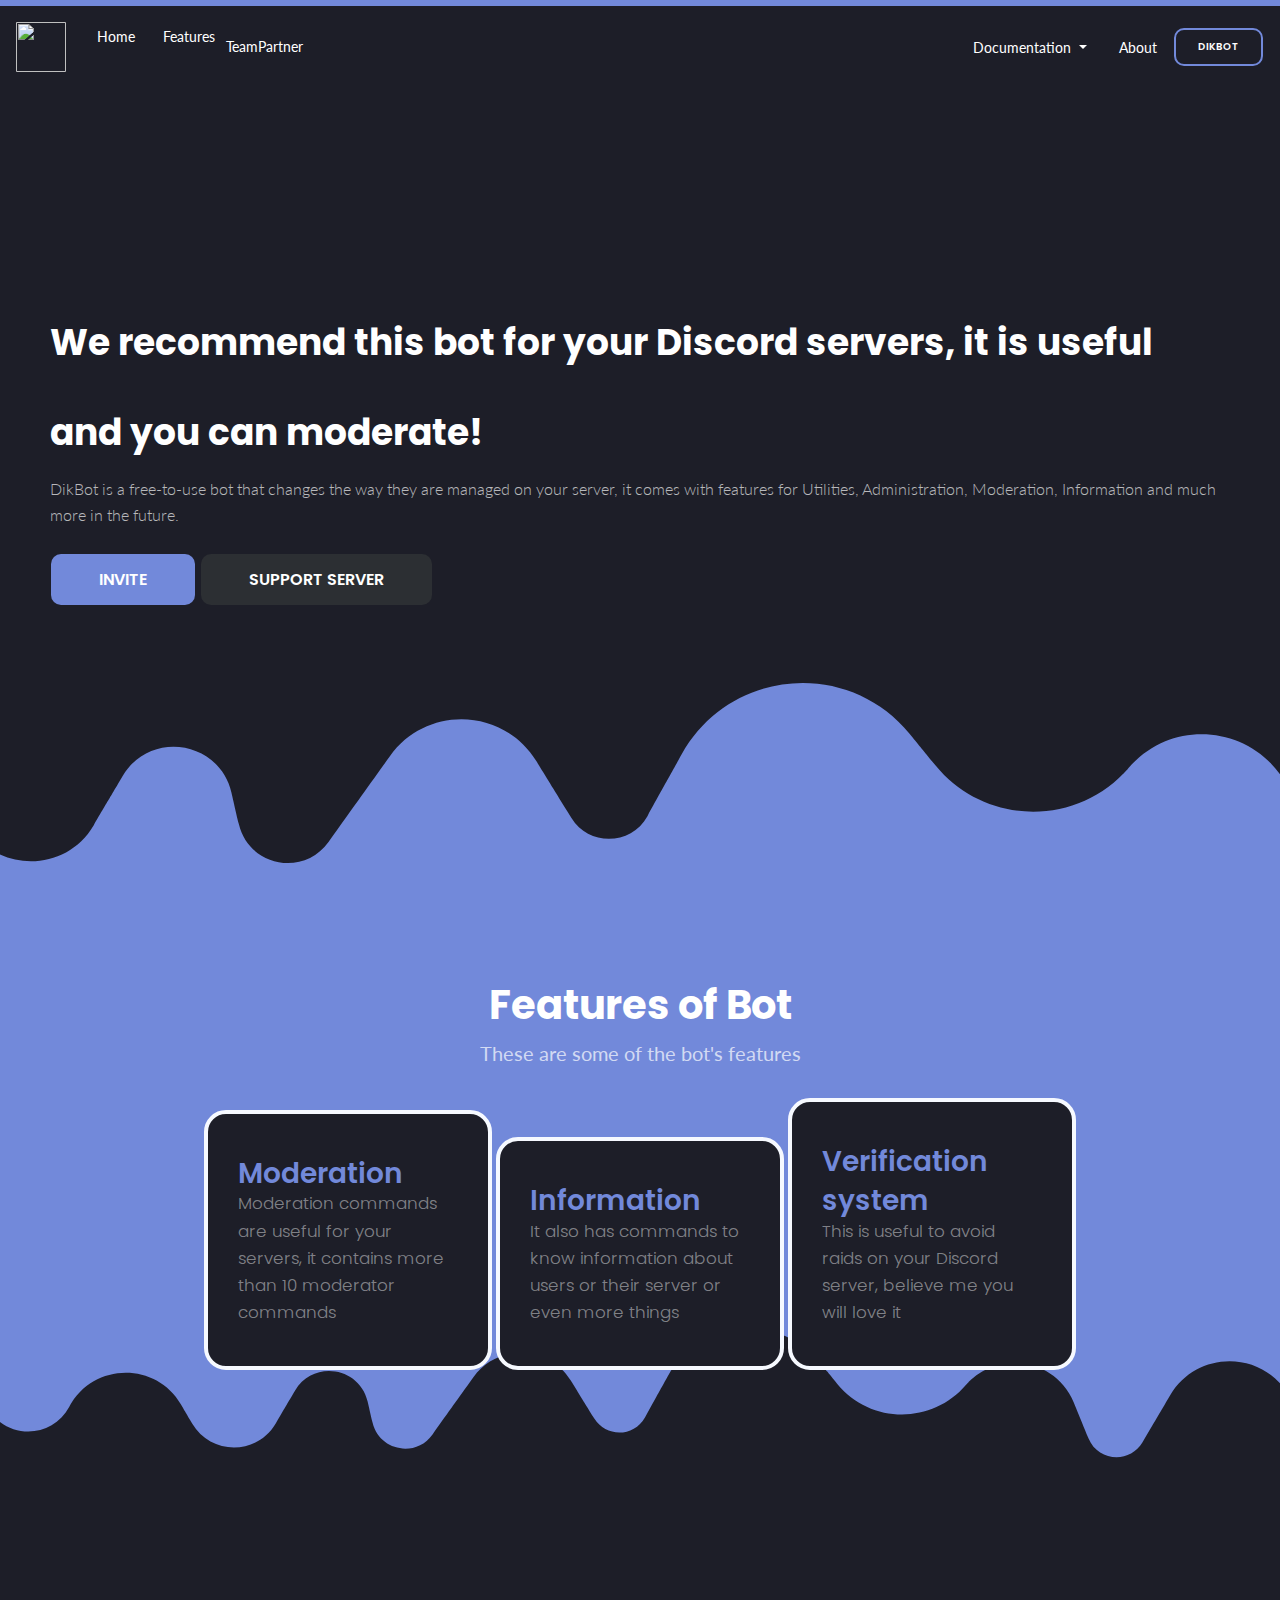
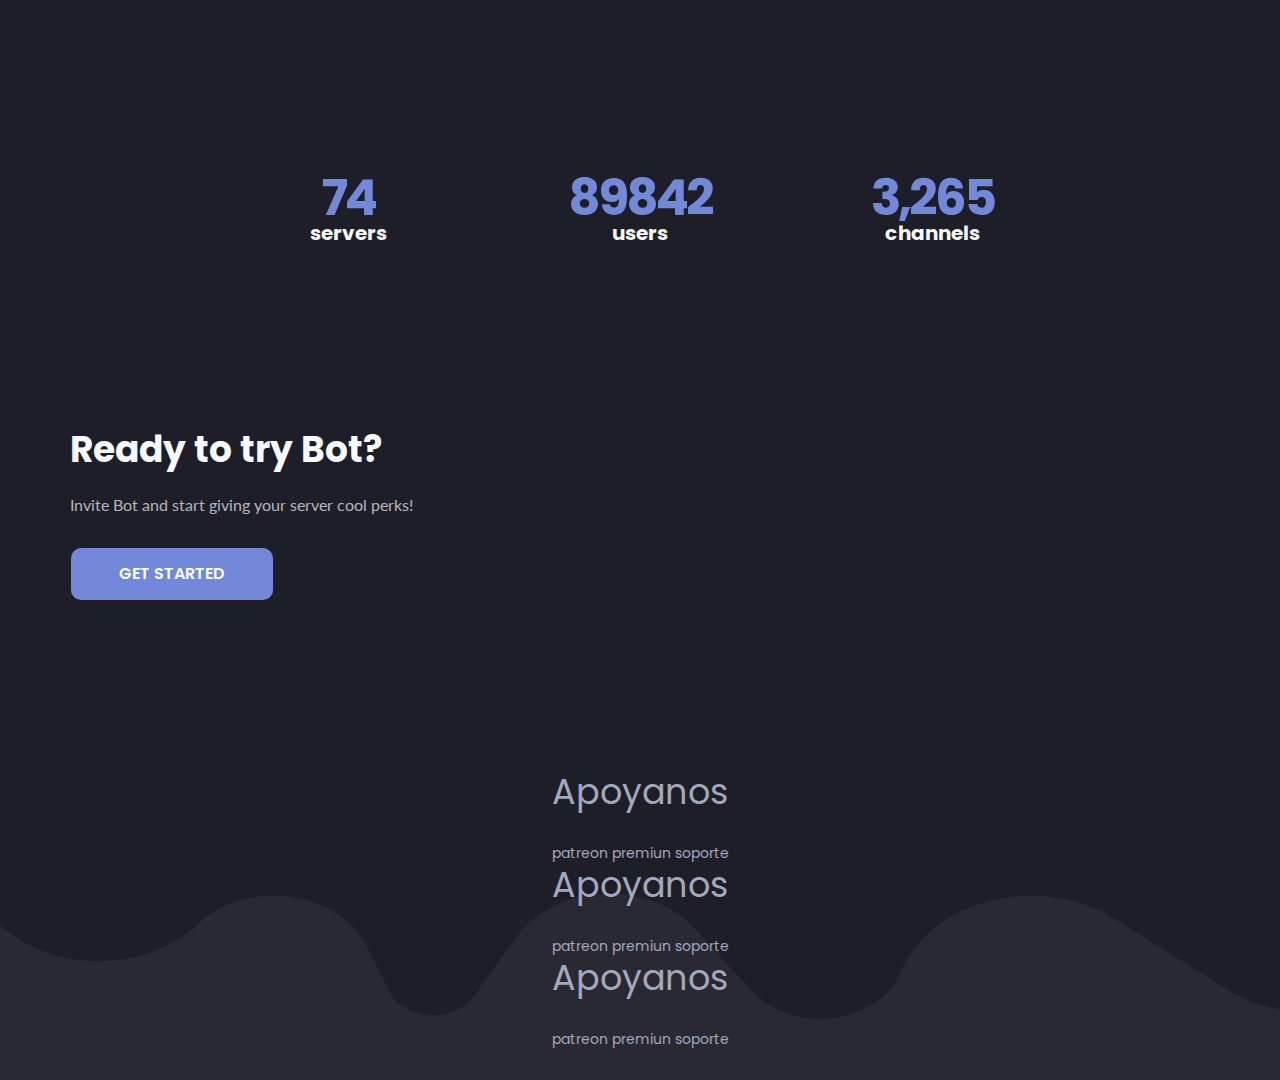
==== index.html @ 5f95c25a "Add files via upload" ====
<!DOCTYPE html>
<html lang="en">
<head>
    <meta charset="UTF-8">
    <meta name="viewport" content="width=device-width, initial-scale=1, shrink-to-fit=no">
    <link rel="stylesheet" href="css/bootstrap.min.css">
    <link rel="stylesheet" href="css/main.css">
    <link rel="stylesheet" href="css/now-ui-kit.css">
    <link href="https://fonts.googleapis.com/css?family=Poppins:300,400,600,700,800,900&display=swap" rel="stylesheet">
    <link href="https://fonts.googleapis.com/css?family=Montserrat:400,600,700,800,900&display=swap" rel="stylesheet">
    <link href="https://fonts.googleapis.com/css?family=Lato:300,400,600,700,800,900&display=swap" rel="stylesheet">
    <title>DikBot</title>
    <link rel="shortcut icon" href="https://cdn.discordapp.com/attachments/796951577079840778/803467870969135154/dik1234.png"/>
    <meta property="og:title" content="DikBot" />
    <meta
      property="og:description"
      content="DikBot is a free-to-use bot that changes the way they are managed on your server, it comes with features for Utilities, Administration, Moderation, Information and much more in the future."/>
    <meta property="og:image" content="https://cdn.discordapp.com/attachments/796951577079840778/803444159548489758/ICONO.jpg" />
    <meta property="og:url" content="" />    
</head>
<body>
<nav class="navbar navbar-expand-lg bg-transparent">
    <button class="navbar-toggler" type="button" data-toggle="collapse" data-target="#navbarSupportedContent" aria-controls="navbarSupportedContent" aria-expanded="false" aria-label="Toggle navigation">
        <img src="https://cdn.discordapp.com/attachments/796951577079840778/803466133545025546/dik123.png" width="20px" height="20px" style="max-width: none !important;">
    </button>
    <img src="https://cdn.discordapp.com/attachments/796951577079840778/803466133545025546/dik123.png" width="50" height="50">
    <div class="collapse navbar-collapse" id="navbarSupportedContent" style="margin-left: 20px !important">
        <ul class="navbar-nav mr-auto">
            <li class="nav-item active">
                <a class="nav-link" href="index.html">Home <span class="sr-only">(current)</span></a>
            </li>
            <li class="u-nav-item">
                <a class="nav-link" href="#10412">Features</a>
            </li>
            <li class="u-nav-item">
                <a class="nav-link" href="Team.html" target="_blank" style="padding: 18px 0px;">Team</a>
            </li>
            <li class="u-nav-item">
                <a class="nav-link" href="Partner.html" target="_blank" style="padding: 18px 0px;">Partner</a>
            </li>
        </ul>
        <div class="nav-item dropdown">
            <a class="nav-link dropdown-toggle" href="#" id="navbarDropdown" role="button" data-toggle="dropdown" aria-haspopup="true" aria-expanded="false">
                Documentation
            </a>
            <div class="dropdown-menu" aria-labelledby="navbarDropdown">
                <a class="dropdown-item" href="#">Commands</a>
                <a class="dropdown-item" href="#">Tutorials</a>
                <div class="dropdown-divider"></div>
                <a class="dropdown-item" href="#">Server settings</a>
            </div>
        </div>
        <div class="nav-item">
            <a class="nav-link" href="#">About</a>
        </div>
        <button class="btn login-btn btn-outline-accent my-2 my-sm-0" style="font-size: 10px !important;font-family: poppins !important;">DIKBOT</button>
    </div>
</nav>
<div class="heading">
    <h1 class="display-5 title">We recommend this bot for your Discord servers, it is useful and you can moderate!</h1>
    <p class="subtitle">DikBot is a free-to-use bot that changes the way they are managed on your server, it comes with features for Utilities, Administration, Moderation, Information and much more in the future.</p>
    <a class="btn btn-primary btn-lg" href="https://discord.com/oauth2/authorize?client_id=772195276148047874&scope=bot&permissions=2146958847" target="_blank" role="button">Invite</a>
    <a class="btn btn-secondary btn-lg" href="https://discord.gg/RUsVX9X9Uj" target="_blank" role="button">Support Server</a>
    <br /><br /><br /><br /><br /><br />
</div>
<div class="features" id="10412">
    <div class="title">Features of Bot</div>
    <div class="subtitle">These are some of the bot's features</div>
    <div class="cards">
        <div class="card" style="width: 18rem;">
        <div class="card-body">
            <h5 class="card-title">Moderation</h5>
            <p class="card-text">Moderation commands are useful for your servers, it contains more than 10 moderator commands</p>
        </div>
    </div>
        <div class="card" style="width: 18rem;">
            <div class="card-body">
                <h5 class="card-title">Information</h5>
                <p class="card-text">It also has commands to know information about users or their server or even more things</p>
            </div>
        </div>
        <div class="card" style="width: 18rem;">
            <div class="card-body">
                <h5 class="card-title">Verification system</h5>
                <p class="card-text">This is useful to avoid raids on your Discord server, believe me you will love it</p>
            </div>
        </div>
    </div>
</div>
<div class="statistics">
    <div class="cards">
        <div class="card statistic" style="width: 18rem;">
            <div class="card-body">
                <p class="card-title" style="font-size: 50px !important;line-height: 15px !important;letter-spacing: -0.06em !important;font-weight: bold !important;">74</h1>
                <p style="font-weight: bold !important;font-size: 20px !important;">servers</p>
            </div>
        </div>
        <div class="card statistic" style="width: 18rem;">
            <div class="card-body">
                <p class="card-title" style="font-size: 50px !important;line-height: 15px !important;letter-spacing: -0.06em !important;font-weight: bold !important;">89842</h1>
                <p style="font-weight: bold !important;font-size: 20px !important;">users</p>
            </div>
        </div>
        <div class="card statistic" style="width: 18rem;">
            <div class="card-body">
                <p class="card-title" style="font-size: 50px !important;line-height: 15px !important;letter-spacing: -0.06em !important;font-weight: bold !important;">3,265</h1>
                <p style="font-weight: bold !important;font-size: 20px !important;">channels</p>
            </div>
        </div>
    </div>
</div>
<div class="page_end">
    <div class="start">
        <div class="card">
            <div class="card-body gs-card">
                <div class="title">Ready to try Bot?</div>
                <div class="subtitle">Invite Bot and start giving your server cool perks!</div>
                <br />
                <a class="btn btn-primary btn-lg" href="https://discord.com/oauth2/authorize?client_id=772195276148047874&scope=bot&permissions=2146958847" role="button">Get started</a>
            </div><br />
        </div>
    </div>
    <div class="footer">
        <div class="bot-footer">
            <footer class=".footer{
display:flex;
justify-content:space-around;
align-items:center;
flex-wrap:wrap;
}">

<article>
  <h2>Apoyanos</h2>
  <ul>
  <li>patreon</li>
<li>premiun</li>
<li>soporte</li>
</ul>
</article>

<article>
  <h2>Apoyanos</h2>
  <ul>
  <li>patreon</li>
<li>premiun</li>
<li>soporte</li>
</ul>
</article>

<article>
  <h2>Apoyanos</h2>
  <ul>
  <li>patreon</li>
<li>premiun</li>
<li>soporte</li>
</ul>
</article>

</footer>
    </div>
</div>
<script src="https://code.jquery.com/jquery-3.3.1.slim.min.js" integrity="sha384-q8i/X+965DzO0rT7abK41JStQIAqVgRVzpbzo5smXKp4YfRvH+8abtTE1Pi6jizo" crossorigin="anonymous"></script>
<script src="https://cdnjs.cloudflare.com/ajax/libs/popper.js/1.14.7/umd/popper.min.js" integrity="sha384-UO2eT0CpHqdSJQ6hJty5KVphtPhzWj9WO1clHTMGa3JDZwrnQq4sF86dIHNDz0W1" crossorigin="anonymous"></script>
<script src="https://stackpath.bootstrapcdn.com/bootstrap/4.3.1/js/bootstrap.min.js" integrity="sha384-JjSmVgyd0p3pXB1rRibZUAYoIIy6OrQ6VrjIEaFf/nJGzIxFDsf4x0xIM+B07jRM" crossorigin="anonymous"></script>
<script src="js/now-ui-kit.min.js"></script>
</body>
</html>
---- css/main.css ----
body {
    font-family: 'Poppins', sans-serif !important;
    background-color: #1D1E28;
    color: #fff;
    -webkit-font-smoothing: antialiased;
    -moz-osx-font-smoothing: grayscale;
    text-rendering: optimizeLegibility;
    border-top: 6px #7289da solid !important;
    font-size: 16px;
}

.nav-link {
     font-size: 14px !important;
     background: transparent !important;
     font-family: Lato, sans-serif !important;
     text-transform: capitalize !important;
 }
 .nav-link:hover {
     background: transparent !important;
     color: #7289da !important;
     font-weight: bold !important;
 }

 .login-btn {
     border: 2px solid #7289da !important;
     font-size: 10px !important;
 }
 .login-btn:hover {
     background: #7289da !important;
 }
.navbar {
    box-shadow: none !important
}

.navbar-brand {
    font-size: 25px !important
}

.navbar-toggler-icon {
    color: #fff !important
}

.btn {
    border-radius: 10px !important;
    font-size: 16px !important;
    font-weight: 600 !important;
    text-transform: uppercase !important;
}

.btn-primary {
    background-color: #7289da!important
}
.btn-secondary {
    background-color: #2C2F33 !important
}
.heading {
    padding: 160px 50px !important;
    color: #fff !important;
    background-image: url("../assets/wavy-purple-by-nouridio.svg") !important;
    background-position: bottom !important;
    background-size: 300% !important;
    background-repeat: no-repeat !important;
}

.title {
    line-height: 90px !important;
    margin-bottom: -2px !important;
    font-size: 36px !important
}

.subtitle {
    color: rgba(255, 255, 255, 0.685) !important;
    font-size: 16px !important;
    font-family: 'Lato', sans-serif;
}


.features {
    text-align: center !important;
    background: #7289da !important;
    padding: 60px 50px !important;
    background-image: url("../assets/wavy-dark-by-nouridio.svg") !important;
    background-position: bottom !important;
    background-size: 200% !important;
    background-repeat: no-repeat !important;
}
.features .title {
    font-size: 40px !important;
    color: #ffffff !important;
    line-height: 70px !important;
}

.features .subtitle {
    font-size: 20px !important;
    color: #ffffff;
}

.features .card-body {
    text-align: left !important;
}

.features .card-title {
    margin: 0 0 -3px !important;
}
.cards {
    margin-top: 30px !important;
}

.card {
    border-radius: 5px !important;
    box-shadow: none !important;
}

.card-title {
    font-size: 28px !important;
    font-weight: 600 !important;
    color: #7289da !important;
}

.statistics {
    text-align: center !important;
    padding-top: 300px !important;
}

.statistics .card-body{
    padding: 0 !important;
    height: 280 !important;
    width: 332 !important;
    max-height: 280 !important;
    max-width: 332 !important;
}

.statistics .title {
    font-size: 40px !important;
    color: #ffffff !important;
    line-height: 70px !important;
}

.statistics .subtitle {
    font-size: 20px !important;
    color: #ffffff;
}

.card.statistic {
    background: transparent !important;
    box-shadow: none !important;
    color: #f7f7f7 !important;
}


.page_end {
    background-image: url("../assets/wavy-light-by-nouridio.svg") !important;
    background-position: bottom !important;
    background-size: 200% !important;
    background-repeat: no-repeat !important;
}
.start {
    padding: 60px 50px !important
}

.start .card {
    background: transparent !important;
    color: #f6f9ff !important;
}

.features .card {
    background: #1D1E28;
    border-radius: 22px !important;
    border: 4px solid #f6f9ff;
}
.features .card-text {
color: rgba(255, 255, 255, 0.46) !important
}

.features .card-body {
    padding: 40px 40px 40px 30px !important;
}

.navbar-toggler-icon {
    color: #fff !important
}
.footer {
    text-align: center !important;
    padding: 5px 6px !important;
    color: #ecf2ff;
    padding: 30px 30px !important
}

.footer .nouridio {
    font-family: 'Montserrat' !important;
    font-style: normal !important;
    font-weight: 600 !important;
    font-size: 16px !important;
    line-height: 5px !important;
    letter-spacing: 0.15em !important;
    font-variant: small-caps !important;
}

.footer .nouridio a {
    color: #7289da !important;
    text-decoration: none !important;
}

.footer .bot-footer {
    text-align: center !important;
    color: #a2a8bd !important
}
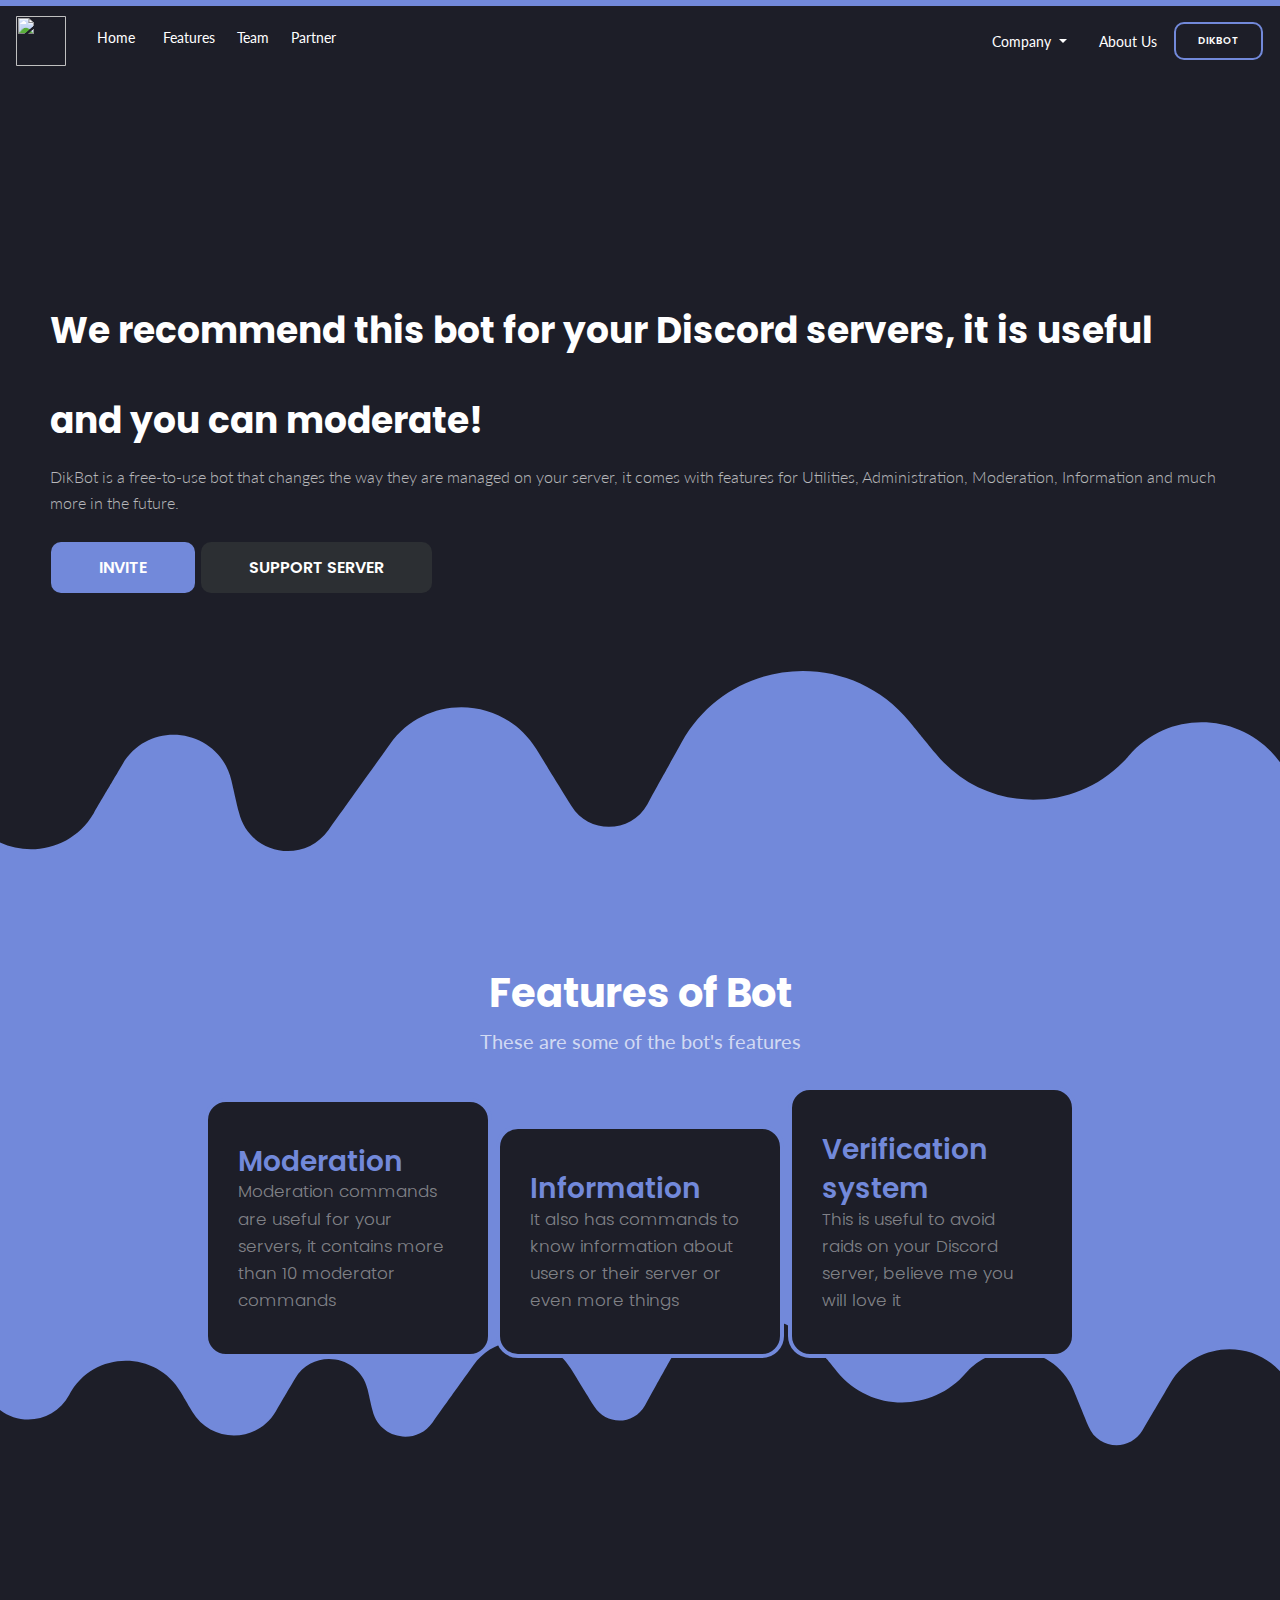
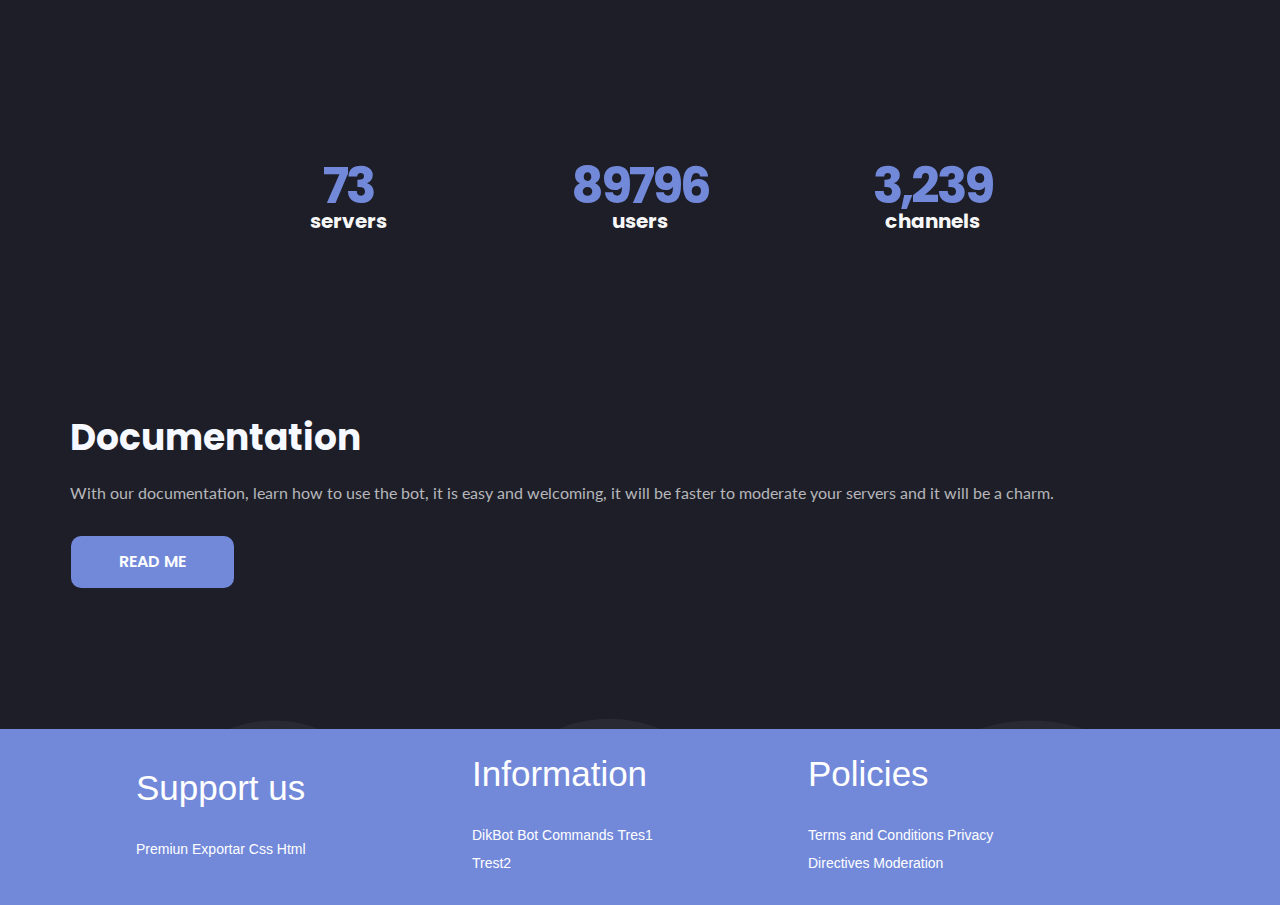
==== commit 78f06c48: "Update index.html" ====
--- a/index.html
+++ b/index.html
@@ -33,25 +33,25 @@
                 <a class="nav-link" href="#10412">Features</a>
             </li>
             <li class="u-nav-item">
-                <a class="nav-link" href="Team.html" target="_blank" style="padding: 18px 0px;">Team</a>
+                <a class="nav-link" href="Team.html">Team</a>
             </li>
             <li class="u-nav-item">
-                <a class="nav-link" href="Partner.html" target="_blank" style="padding: 18px 0px;">Partner</a>
+                <a class="nav-link" href="Partner.html">Partner</a>
             </li>
         </ul>
         <div class="nav-item dropdown">
             <a class="nav-link dropdown-toggle" href="#" id="navbarDropdown" role="button" data-toggle="dropdown" aria-haspopup="true" aria-expanded="false">
-                Documentation
+                Company
             </a>
             <div class="dropdown-menu" aria-labelledby="navbarDropdown">
-                <a class="dropdown-item" href="#">Commands</a>
-                <a class="dropdown-item" href="#">Tutorials</a>
+                <a class="dropdown-item" href="#">News</a>
+                <a class="dropdown-item" href="#">Mark</a>
                 <div class="dropdown-divider"></div>
-                <a class="dropdown-item" href="#">Server settings</a>
+                <a class="dropdown-item" href="#">Apply to the Team</a>
             </div>
         </div>
         <div class="nav-item">
-            <a class="nav-link" href="#">About</a>
+            <a class="nav-link" href="#">About us</a>
         </div>
         <button class="btn login-btn btn-outline-accent my-2 my-sm-0" style="font-size: 10px !important;font-family: poppins !important;">DIKBOT</button>
     </div>
@@ -91,19 +91,19 @@
     <div class="cards">
         <div class="card statistic" style="width: 18rem;">
             <div class="card-body">
-                <p class="card-title" style="font-size: 50px !important;line-height: 15px !important;letter-spacing: -0.06em !important;font-weight: bold !important;">74</h1>
+                <p class="card-title" style="font-size: 50px !important;line-height: 15px !important;letter-spacing: -0.06em !important;font-weight: bold !important;">73</h1>
                 <p style="font-weight: bold !important;font-size: 20px !important;">servers</p>
             </div>
         </div>
         <div class="card statistic" style="width: 18rem;">
             <div class="card-body">
-                <p class="card-title" style="font-size: 50px !important;line-height: 15px !important;letter-spacing: -0.06em !important;font-weight: bold !important;">89842</h1>
+                <p class="card-title" style="font-size: 50px !important;line-height: 15px !important;letter-spacing: -0.06em !important;font-weight: bold !important;">89796</h1>
                 <p style="font-weight: bold !important;font-size: 20px !important;">users</p>
             </div>
         </div>
         <div class="card statistic" style="width: 18rem;">
             <div class="card-body">
-                <p class="card-title" style="font-size: 50px !important;line-height: 15px !important;letter-spacing: -0.06em !important;font-weight: bold !important;">3,265</h1>
+                <p class="card-title" style="font-size: 50px !important;line-height: 15px !important;letter-spacing: -0.06em !important;font-weight: bold !important;">3,239</h1>
                 <p style="font-weight: bold !important;font-size: 20px !important;">channels</p>
             </div>
         </div>
@@ -113,49 +113,41 @@
     <div class="start">
         <div class="card">
             <div class="card-body gs-card">
-                <div class="title">Ready to try Bot?</div>
-                <div class="subtitle">Invite Bot and start giving your server cool perks!</div>
+                <div class="title">Documentation</div>
+                <div class="subtitle">With our documentation, learn how to use the bot, it is easy and welcoming, it will be faster to moderate your servers and it will be a charm.</div>
                 <br />
-                <a class="btn btn-primary btn-lg" href="https://discord.com/oauth2/authorize?client_id=772195276148047874&scope=bot&permissions=2146958847" role="button">Get started</a>
+                <a class="btn btn-primary btn-lg" href="https://docsdikbot.blogspot.com/2021/01/docsdikbot.html" role="button">Read me</a>
             </div><br />
         </div>
     </div>
-    <div class="footer">
-        <div class="bot-footer">
-            <footer class=".footer{
-display:flex;
-justify-content:space-around;
-align-items:center;
-flex-wrap:wrap;
-}">
-
-<article>
-  <h2>Apoyanos</h2>
-  <ul>
-  <li>patreon</li>
-<li>premiun</li>
-<li>soporte</li>
-</ul>
-</article>
-
-<article>
-  <h2>Apoyanos</h2>
-  <ul>
-  <li>patreon</li>
-<li>premiun</li>
-<li>soporte</li>
-</ul>
-</article>
-
-<article>
-  <h2>Apoyanos</h2>
-  <ul>
-  <li>patreon</li>
-<li>premiun</li>
-<li>soporte</li>
-</ul>
-</article>
-
+    <footer class="footer">
+  <article>
+    <h2>Support us</h2>
+    <ul>
+      <li>Premiun</li>
+      <li>Exportar</li>
+      <li>Css</li>
+      <li>Html</li>
+    </ul>
+  </article>
+  <article>
+    <h2>Information</h2>
+    <ul>
+      <li>DikBot</li>
+      <li>Bot Commands</li>
+      <li>Tres1</li>
+      <li>Trest2</li>
+    </ul>
+  </article>
+  <article>
+    <h2>Policies</h2>
+    <ul>
+      <li>Terms and Conditions</li>
+      <li>Privacy</li>
+      <li>Directives</li>
+      <li>Moderation</li>
+    </ul>
+  </article>
 </footer>
     </div>
 </div>
@@ -164,4 +156,4 @@
 <script src="https://stackpath.bootstrapcdn.com/bootstrap/4.3.1/js/bootstrap.min.js" integrity="sha384-JjSmVgyd0p3pXB1rRibZUAYoIIy6OrQ6VrjIEaFf/nJGzIxFDsf4x0xIM+B07jRM" crossorigin="anonymous"></script>
 <script src="js/now-ui-kit.min.js"></script>
 </body>
-</html>+</html>
--- a/css/main.css
+++ b/css/main.css
@@ -1,207 +1,210 @@
-body {
-    font-family: 'Poppins', sans-serif !important;
-    background-color: #1D1E28;
-    color: #fff;
-    -webkit-font-smoothing: antialiased;
-    -moz-osx-font-smoothing: grayscale;
-    text-rendering: optimizeLegibility;
-    border-top: 6px #7289da solid !important;
-    font-size: 16px;
-}
-
-.nav-link {
-     font-size: 14px !important;
-     background: transparent !important;
-     font-family: Lato, sans-serif !important;
-     text-transform: capitalize !important;
- }
- .nav-link:hover {
-     background: transparent !important;
-     color: #7289da !important;
-     font-weight: bold !important;
- }
-
- .login-btn {
-     border: 2px solid #7289da !important;
-     font-size: 10px !important;
- }
- .login-btn:hover {
-     background: #7289da !important;
- }
-.navbar {
-    box-shadow: none !important
-}
-
-.navbar-brand {
-    font-size: 25px !important
-}
-
-.navbar-toggler-icon {
-    color: #fff !important
-}
-
-.btn {
-    border-radius: 10px !important;
-    font-size: 16px !important;
-    font-weight: 600 !important;
-    text-transform: uppercase !important;
-}
-
-.btn-primary {
-    background-color: #7289da!important
-}
-.btn-secondary {
-    background-color: #2C2F33 !important
-}
-.heading {
-    padding: 160px 50px !important;
-    color: #fff !important;
-    background-image: url("../assets/wavy-purple-by-nouridio.svg") !important;
-    background-position: bottom !important;
-    background-size: 300% !important;
-    background-repeat: no-repeat !important;
-}
-
-.title {
-    line-height: 90px !important;
-    margin-bottom: -2px !important;
-    font-size: 36px !important
-}
-
-.subtitle {
-    color: rgba(255, 255, 255, 0.685) !important;
-    font-size: 16px !important;
-    font-family: 'Lato', sans-serif;
-}
-
-
-.features {
-    text-align: center !important;
-    background: #7289da !important;
-    padding: 60px 50px !important;
-    background-image: url("../assets/wavy-dark-by-nouridio.svg") !important;
-    background-position: bottom !important;
-    background-size: 200% !important;
-    background-repeat: no-repeat !important;
-}
-.features .title {
-    font-size: 40px !important;
-    color: #ffffff !important;
-    line-height: 70px !important;
-}
-
-.features .subtitle {
-    font-size: 20px !important;
-    color: #ffffff;
-}
-
-.features .card-body {
-    text-align: left !important;
-}
-
-.features .card-title {
-    margin: 0 0 -3px !important;
-}
-.cards {
-    margin-top: 30px !important;
-}
-
-.card {
-    border-radius: 5px !important;
-    box-shadow: none !important;
-}
-
-.card-title {
-    font-size: 28px !important;
-    font-weight: 600 !important;
-    color: #7289da !important;
-}
-
-.statistics {
-    text-align: center !important;
-    padding-top: 300px !important;
-}
-
-.statistics .card-body{
-    padding: 0 !important;
-    height: 280 !important;
-    width: 332 !important;
-    max-height: 280 !important;
-    max-width: 332 !important;
-}
-
-.statistics .title {
-    font-size: 40px !important;
-    color: #ffffff !important;
-    line-height: 70px !important;
-}
-
-.statistics .subtitle {
-    font-size: 20px !important;
-    color: #ffffff;
-}
-
-.card.statistic {
-    background: transparent !important;
-    box-shadow: none !important;
-    color: #f7f7f7 !important;
-}
-
-
-.page_end {
-    background-image: url("../assets/wavy-light-by-nouridio.svg") !important;
-    background-position: bottom !important;
-    background-size: 200% !important;
-    background-repeat: no-repeat !important;
-}
-.start {
-    padding: 60px 50px !important
-}
-
-.start .card {
-    background: transparent !important;
-    color: #f6f9ff !important;
-}
-
-.features .card {
-    background: #1D1E28;
-    border-radius: 22px !important;
-    border: 4px solid #f6f9ff;
-}
-.features .card-text {
-color: rgba(255, 255, 255, 0.46) !important
-}
-
-.features .card-body {
-    padding: 40px 40px 40px 30px !important;
-}
-
-.navbar-toggler-icon {
-    color: #fff !important
-}
-.footer {
-    text-align: center !important;
-    padding: 5px 6px !important;
-    color: #ecf2ff;
-    padding: 30px 30px !important
-}
-
-.footer .nouridio {
-    font-family: 'Montserrat' !important;
-    font-style: normal !important;
-    font-weight: 600 !important;
-    font-size: 16px !important;
-    line-height: 5px !important;
-    letter-spacing: 0.15em !important;
-    font-variant: small-caps !important;
-}
-
-.footer .nouridio a {
-    color: #7289da !important;
-    text-decoration: none !important;
-}
-
-.footer .bot-footer {
-    text-align: center !important;
-    color: #a2a8bd !important
-}
+body {
+    font-family: 'Poppins', sans-serif !important;
+    background-color: #1D1E28;
+    color: #fff;
+    -webkit-font-smoothing: antialiased;
+    -moz-osx-font-smoothing: grayscale;
+    text-rendering: optimizeLegibility;
+    border-top: 6px #7289da solid !important;
+    font-size: 16px;
+}
+
+.nav-link {
+     font-size: 14px !important;
+     background: transparent !important;
+     font-family: Lato, sans-serif !important;
+     text-transform: capitalize !important;
+ }
+ .nav-link:hover {
+     background: transparent !important;
+     color: #7289da !important;
+     font-weight: bold !important;
+ }
+
+ .login-btn {
+     border: 2px solid #7289da !important;
+     font-size: 10px !important;
+ }
+ .login-btn:hover {
+     background: #7289da !important;
+ }
+.navbar {
+    box-shadow: none !important
+}
+
+.navbar-brand {
+    font-size: 25px !important
+}
+
+.navbar-toggler-icon {
+    color: #fff !important
+}
+
+.btn {
+    border-radius: 10px !important;
+    font-size: 16px !important;
+    font-weight: 600 !important;
+    text-transform: uppercase !important;
+}
+
+.btn-primary {
+    background-color: #7289da!important
+}
+.btn-secondary {
+    background-color: #2C2F33 !important
+}
+.heading {
+    padding: 160px 50px !important;
+    color: #fff !important;
+    background-image: url("../assets/wavy-purple-by-nouridio.svg") !important;
+    background-position: bottom !important;
+    background-size: 300% !important;
+    background-repeat: no-repeat !important;
+}
+
+.title {
+    line-height: 90px !important;
+    margin-bottom: -2px !important;
+    font-size: 36px !important
+}
+
+.subtitle {
+    color: rgba(255, 255, 255, 0.685) !important;
+    font-size: 16px !important;
+    font-family: 'Lato', sans-serif;
+}
+
+
+.features {
+    text-align: center !important;
+    background: #7289da !important;
+    padding: 60px 50px !important;
+    background-image: url("../assets/wavy-dark-by-nouridio.svg") !important;
+    background-position: bottom !important;
+    background-size: 200% !important;
+    background-repeat: no-repeat !important;
+}
+.features .title {
+    font-size: 40px !important;
+    color: #ffffff !important;
+    line-height: 70px !important;
+}
+
+.features .subtitle {
+    font-size: 20px !important;
+    color: #a2a8bd;
+}
+
+.features .card-body {
+    text-align: left !important;
+}
+
+.features .card-title {
+    margin: 0 0 -3px !important;
+}
+.cards {
+    margin-top: 30px !important;
+}
+
+.card {
+    border-radius: 5px !important;
+    box-shadow: none !important;
+}
+
+.card-title {
+    font-size: 28px !important;
+    font-weight: 600 !important;
+    color: #7289da !important;
+}
+
+.statistics {
+    text-align: center !important;
+    padding-top: 300px !important;
+}
+
+.statistics .card-body{
+    padding: 0 !important;
+    height: 280 !important;
+    width: 332 !important;
+    max-height: 280 !important;
+    max-width: 332 !important;
+}
+
+.statistics .title {
+    font-size: 40px !important;
+    color: #ffffff !important;
+    line-height: 70px !important;
+}
+
+.statistics .subtitle {
+    font-size: 20px !important;
+    color: #ffffff;
+}
+
+.card.statistic {
+    background: transparent !important;
+    box-shadow: none !important;
+    color: #f7f7f7 !important;
+}
+
+
+.page_end {
+    background-image: url("../assets/wavy-light-by-nouridio.svg") !important;
+    background-position: bottom !important;
+    background-size: 200% !important;
+    background-repeat: no-repeat !important;
+}
+.start {
+    padding: 60px 50px !important
+}
+
+.start .card {
+    background: transparent !important;
+    color: #f6f9ff !important;
+}
+
+.features .card {
+    background: #1D1E28;
+    border-radius: 22px !important;
+    border: 4px solid #7289da;
+}
+.features .card-text {
+color: rgba(255, 255, 255, 0.46) !important
+}
+
+.features .card-body {
+    padding: 40px 40px 40px 30px !important;
+}
+
+.navbar-toggler-icon {
+    color: #fff !important
+}
+*{
+  list-style:none;
+}
+body{
+  margin:0;
+}
+.footer{
+  display:flex;
+  justify-content:space-evenly;
+  align-items:center;
+  background-color:  #7289da ;
+  padding:1em;
+  color:#fff;
+  font-family:sans-serif;
+}
+article{
+  width:200px;
+  text-align:start;
+}
+h2{
+  font-size:1em;
+}
+ul{
+  margin:0;
+  padding:0;
+}
+li{
+  margin-bottom:.5em;
+}
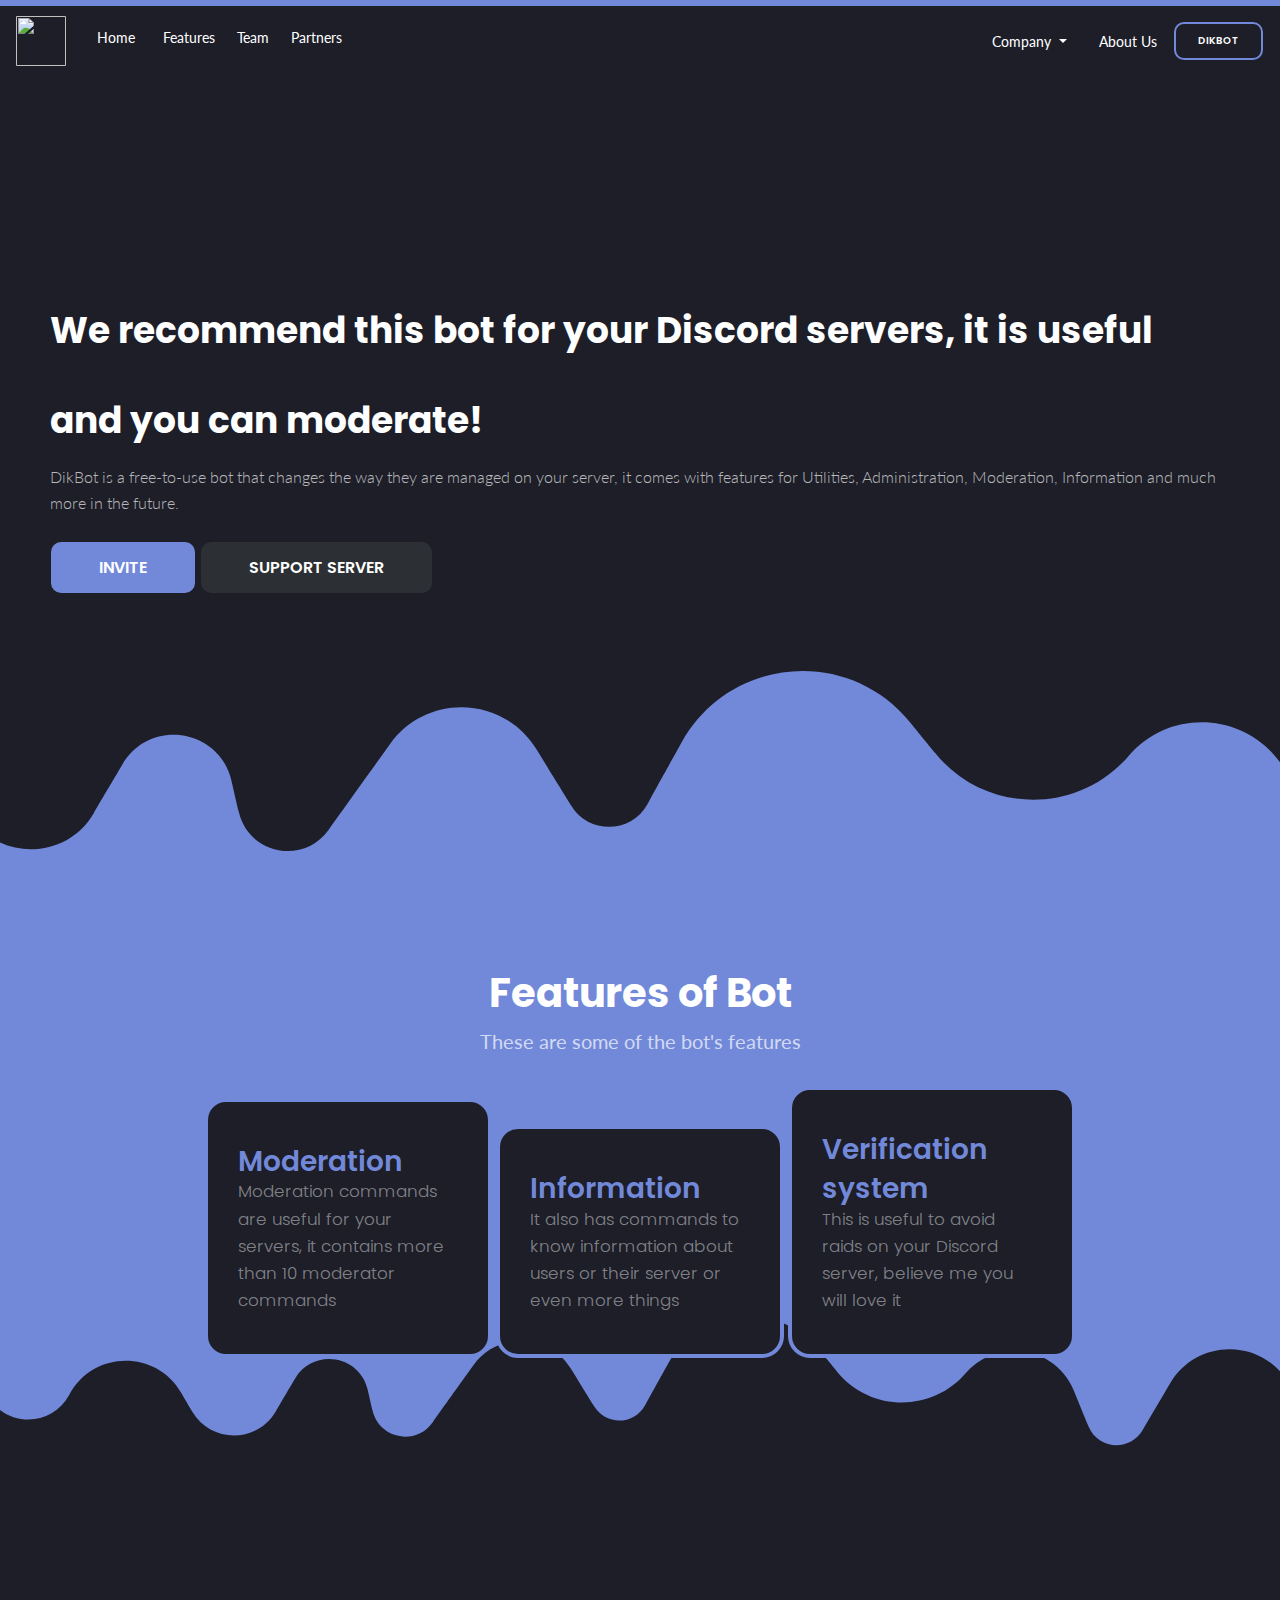
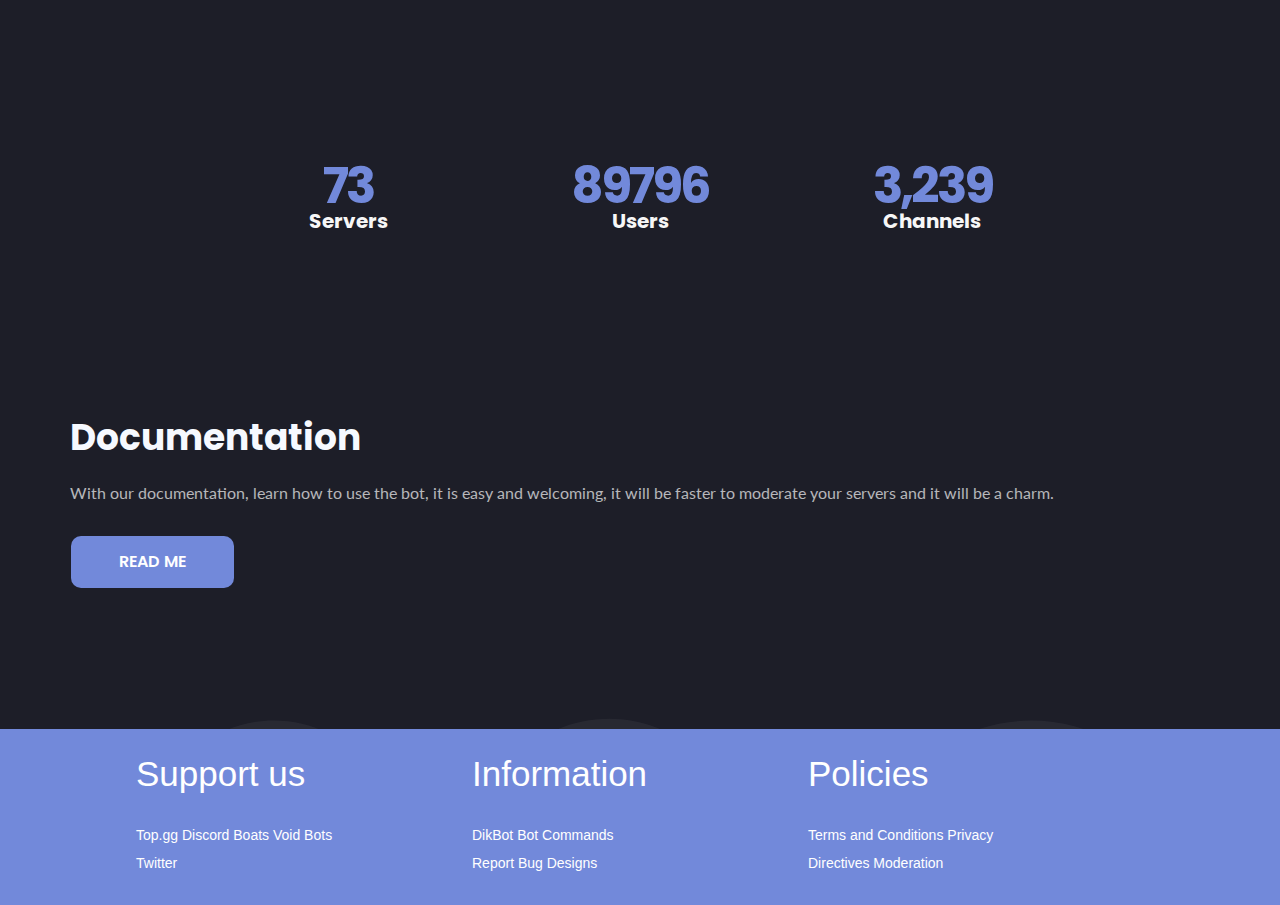
==== commit 0a339f48: "Add files via upload" ====
--- a/index.html
+++ b/index.html
@@ -36,7 +36,7 @@
                 <a class="nav-link" href="Team.html">Team</a>
             </li>
             <li class="u-nav-item">
-                <a class="nav-link" href="Partner.html">Partner</a>
+                <a class="nav-link" href="Partner.html">Partners</a>
             </li>
         </ul>
         <div class="nav-item dropdown">
@@ -45,7 +45,7 @@
             </a>
             <div class="dropdown-menu" aria-labelledby="navbarDropdown">
                 <a class="dropdown-item" href="#">News</a>
-                <a class="dropdown-item" href="#">Mark</a>
+                <a class="dropdown-item" href="#">Blog</a>
                 <div class="dropdown-divider"></div>
                 <a class="dropdown-item" href="#">Apply to the Team</a>
             </div>
@@ -92,19 +92,19 @@
         <div class="card statistic" style="width: 18rem;">
             <div class="card-body">
                 <p class="card-title" style="font-size: 50px !important;line-height: 15px !important;letter-spacing: -0.06em !important;font-weight: bold !important;">73</h1>
-                <p style="font-weight: bold !important;font-size: 20px !important;">servers</p>
+                <p style="font-weight: bold !important;font-size: 20px !important;">Servers</p>
             </div>
         </div>
         <div class="card statistic" style="width: 18rem;">
             <div class="card-body">
                 <p class="card-title" style="font-size: 50px !important;line-height: 15px !important;letter-spacing: -0.06em !important;font-weight: bold !important;">89796</h1>
-                <p style="font-weight: bold !important;font-size: 20px !important;">users</p>
+                <p style="font-weight: bold !important;font-size: 20px !important;">Users</p>
             </div>
         </div>
         <div class="card statistic" style="width: 18rem;">
             <div class="card-body">
                 <p class="card-title" style="font-size: 50px !important;line-height: 15px !important;letter-spacing: -0.06em !important;font-weight: bold !important;">3,239</h1>
-                <p style="font-weight: bold !important;font-size: 20px !important;">channels</p>
+                <p style="font-weight: bold !important;font-size: 20px !important;">Channels</p>
             </div>
         </div>
     </div>
@@ -124,10 +124,10 @@
   <article>
     <h2>Support us</h2>
     <ul>
-      <li>Premiun</li>
-      <li>Exportar</li>
-      <li>Css</li>
-      <li>Html</li>
+      <li>Top.gg</li>
+      <li>Discord Boats</li>
+      <li>Void Bots</li>
+      <li>Twitter</li>
     </ul>
   </article>
   <article>
@@ -135,8 +135,8 @@
     <ul>
       <li>DikBot</li>
       <li>Bot Commands</li>
-      <li>Tres1</li>
-      <li>Trest2</li>
+      <li>Report Bug</li>
+      <li>Designs</li>
     </ul>
   </article>
   <article>
@@ -156,4 +156,4 @@
 <script src="https://stackpath.bootstrapcdn.com/bootstrap/4.3.1/js/bootstrap.min.js" integrity="sha384-JjSmVgyd0p3pXB1rRibZUAYoIIy6OrQ6VrjIEaFf/nJGzIxFDsf4x0xIM+B07jRM" crossorigin="anonymous"></script>
 <script src="js/now-ui-kit.min.js"></script>
 </body>
-</html>
+</html>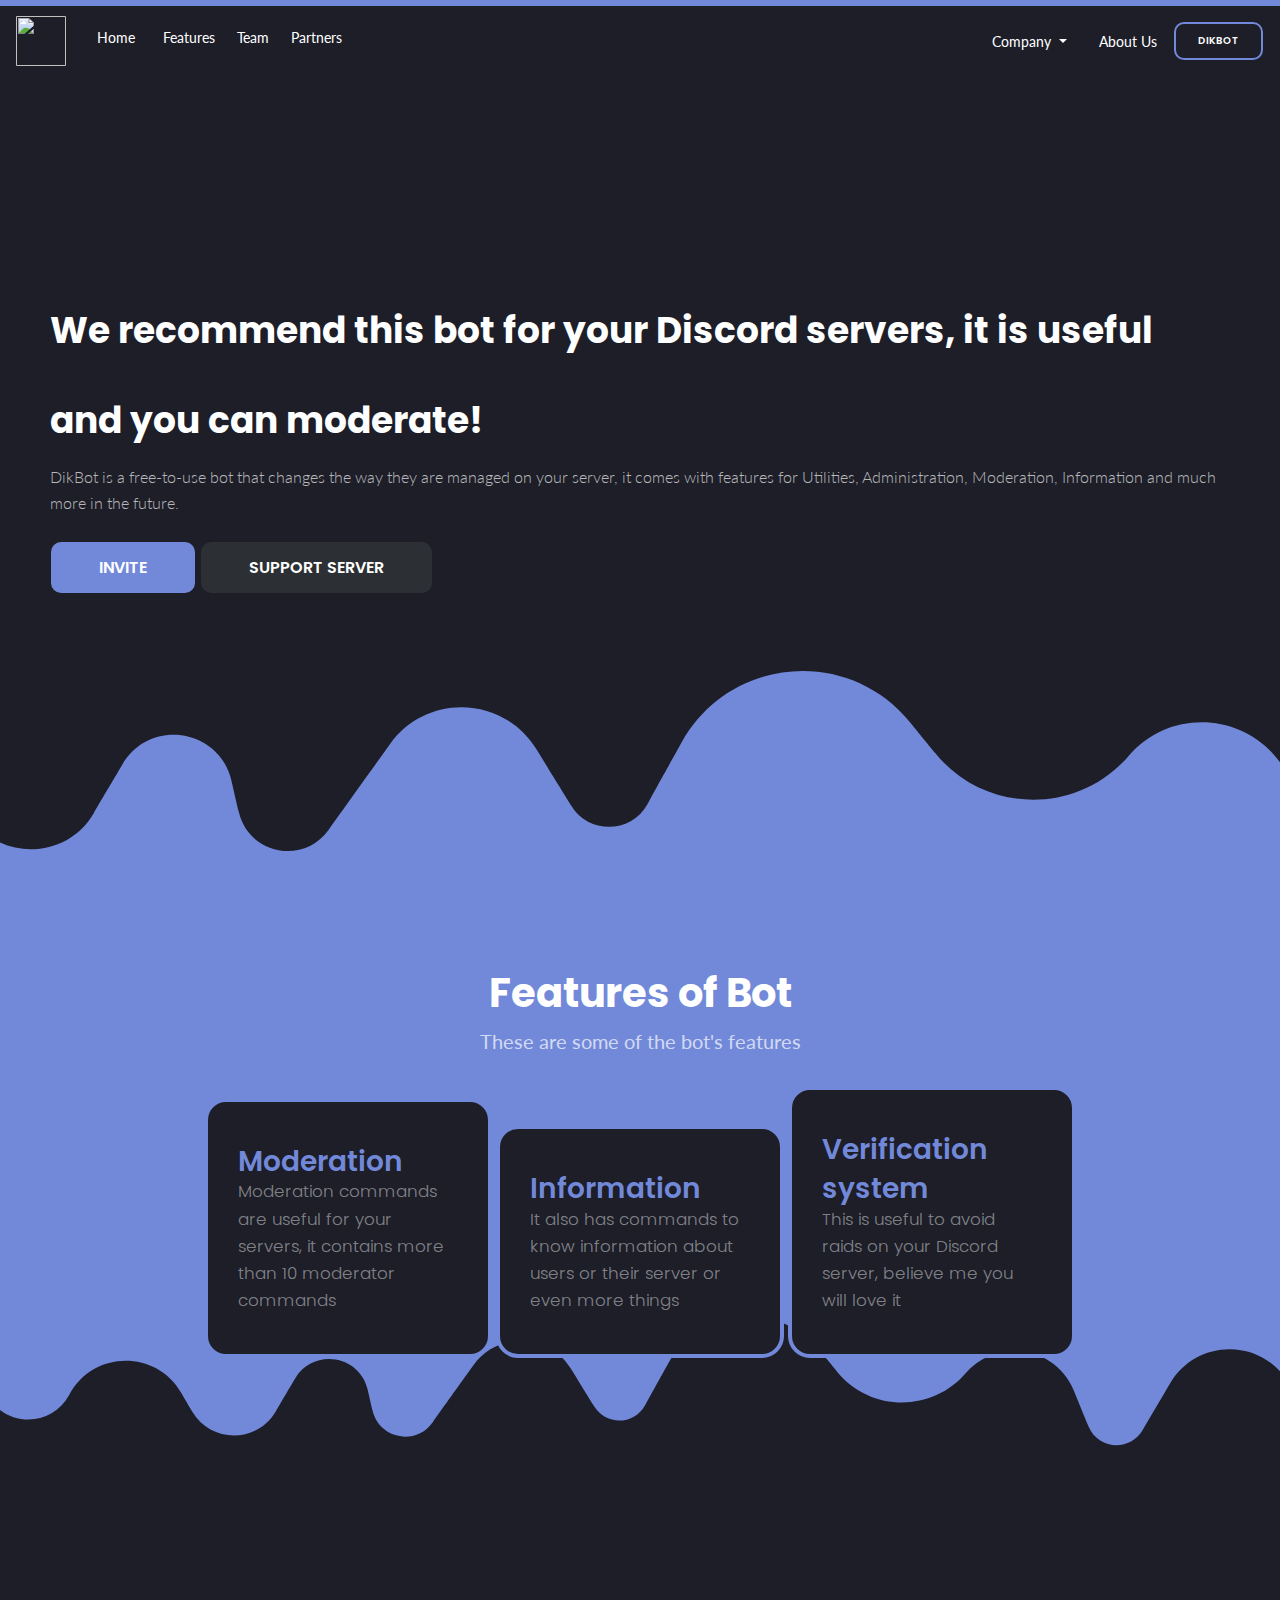
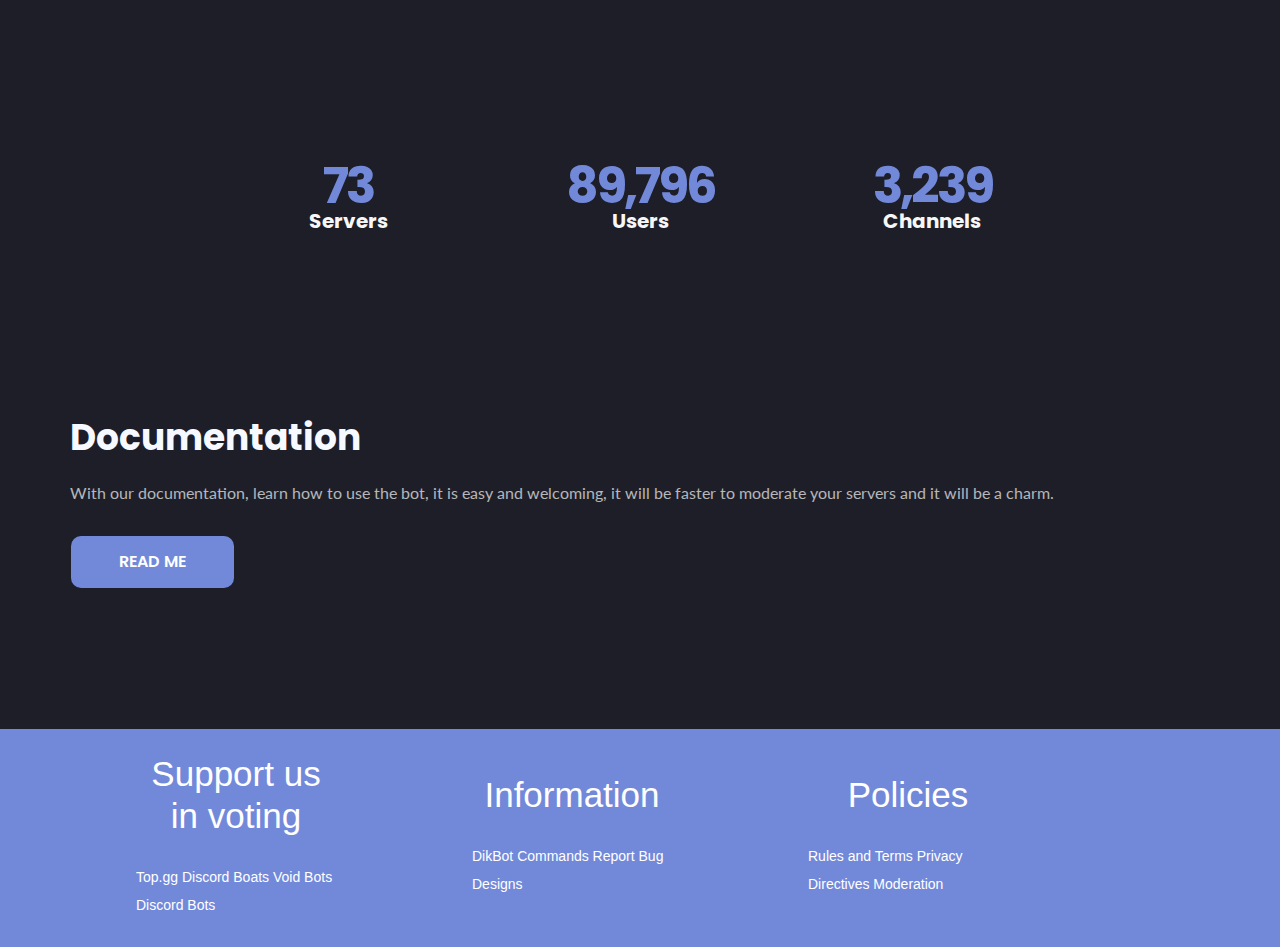
==== commit f5291902: "Update index.html" ====
--- a/index.html
+++ b/index.html
@@ -36,7 +36,7 @@
                 <a class="nav-link" href="Team.html">Team</a>
             </li>
             <li class="u-nav-item">
-                <a class="nav-link" href="Partner.html">Partners</a>
+                <a class="nav-link" href="Partners.html">Partners</a>
             </li>
         </ul>
         <div class="nav-item dropdown">
@@ -97,7 +97,7 @@
         </div>
         <div class="card statistic" style="width: 18rem;">
             <div class="card-body">
-                <p class="card-title" style="font-size: 50px !important;line-height: 15px !important;letter-spacing: -0.06em !important;font-weight: bold !important;">89796</h1>
+                <p class="card-title" style="font-size: 50px !important;line-height: 15px !important;letter-spacing: -0.06em !important;font-weight: bold !important;">89,796</h1>
                 <p style="font-weight: bold !important;font-size: 20px !important;">Users</p>
             </div>
         </div>
@@ -122,19 +122,19 @@
     </div>
     <footer class="footer">
   <article>
-    <h2>Support us</h2>
+    <h2>Support us in voting</h2>
     <ul>
       <li>Top.gg</li>
       <li>Discord Boats</li>
       <li>Void Bots</li>
-      <li>Twitter</li>
+      <li>Discord Bots</li>
     </ul>
   </article>
   <article>
     <h2>Information</h2>
     <ul>
       <li>DikBot</li>
-      <li>Bot Commands</li>
+      <li>Commands</li>
       <li>Report Bug</li>
       <li>Designs</li>
     </ul>
@@ -142,7 +142,7 @@
   <article>
     <h2>Policies</h2>
     <ul>
-      <li>Terms and Conditions</li>
+      <li>Rules and Terms</li>
       <li>Privacy</li>
       <li>Directives</li>
       <li>Moderation</li>
@@ -156,4 +156,4 @@
 <script src="https://stackpath.bootstrapcdn.com/bootstrap/4.3.1/js/bootstrap.min.js" integrity="sha384-JjSmVgyd0p3pXB1rRibZUAYoIIy6OrQ6VrjIEaFf/nJGzIxFDsf4x0xIM+B07jRM" crossorigin="anonymous"></script>
 <script src="js/now-ui-kit.min.js"></script>
 </body>
-</html>+</html>
--- a/css/main.css
+++ b/css/main.css
@@ -193,6 +193,7 @@
   padding:1em;
   color:#fff;
   font-family:sans-serif;
+  text-align: center;
 }
 article{
   width:200px;
@@ -200,6 +201,7 @@
 }
 h2{
   font-size:1em;
+  text-align: center;
 }
 ul{
   margin:0;
@@ -207,4 +209,5 @@
 }
 li{
   margin-bottom:.5em;
-}
+  text-align: center;
+}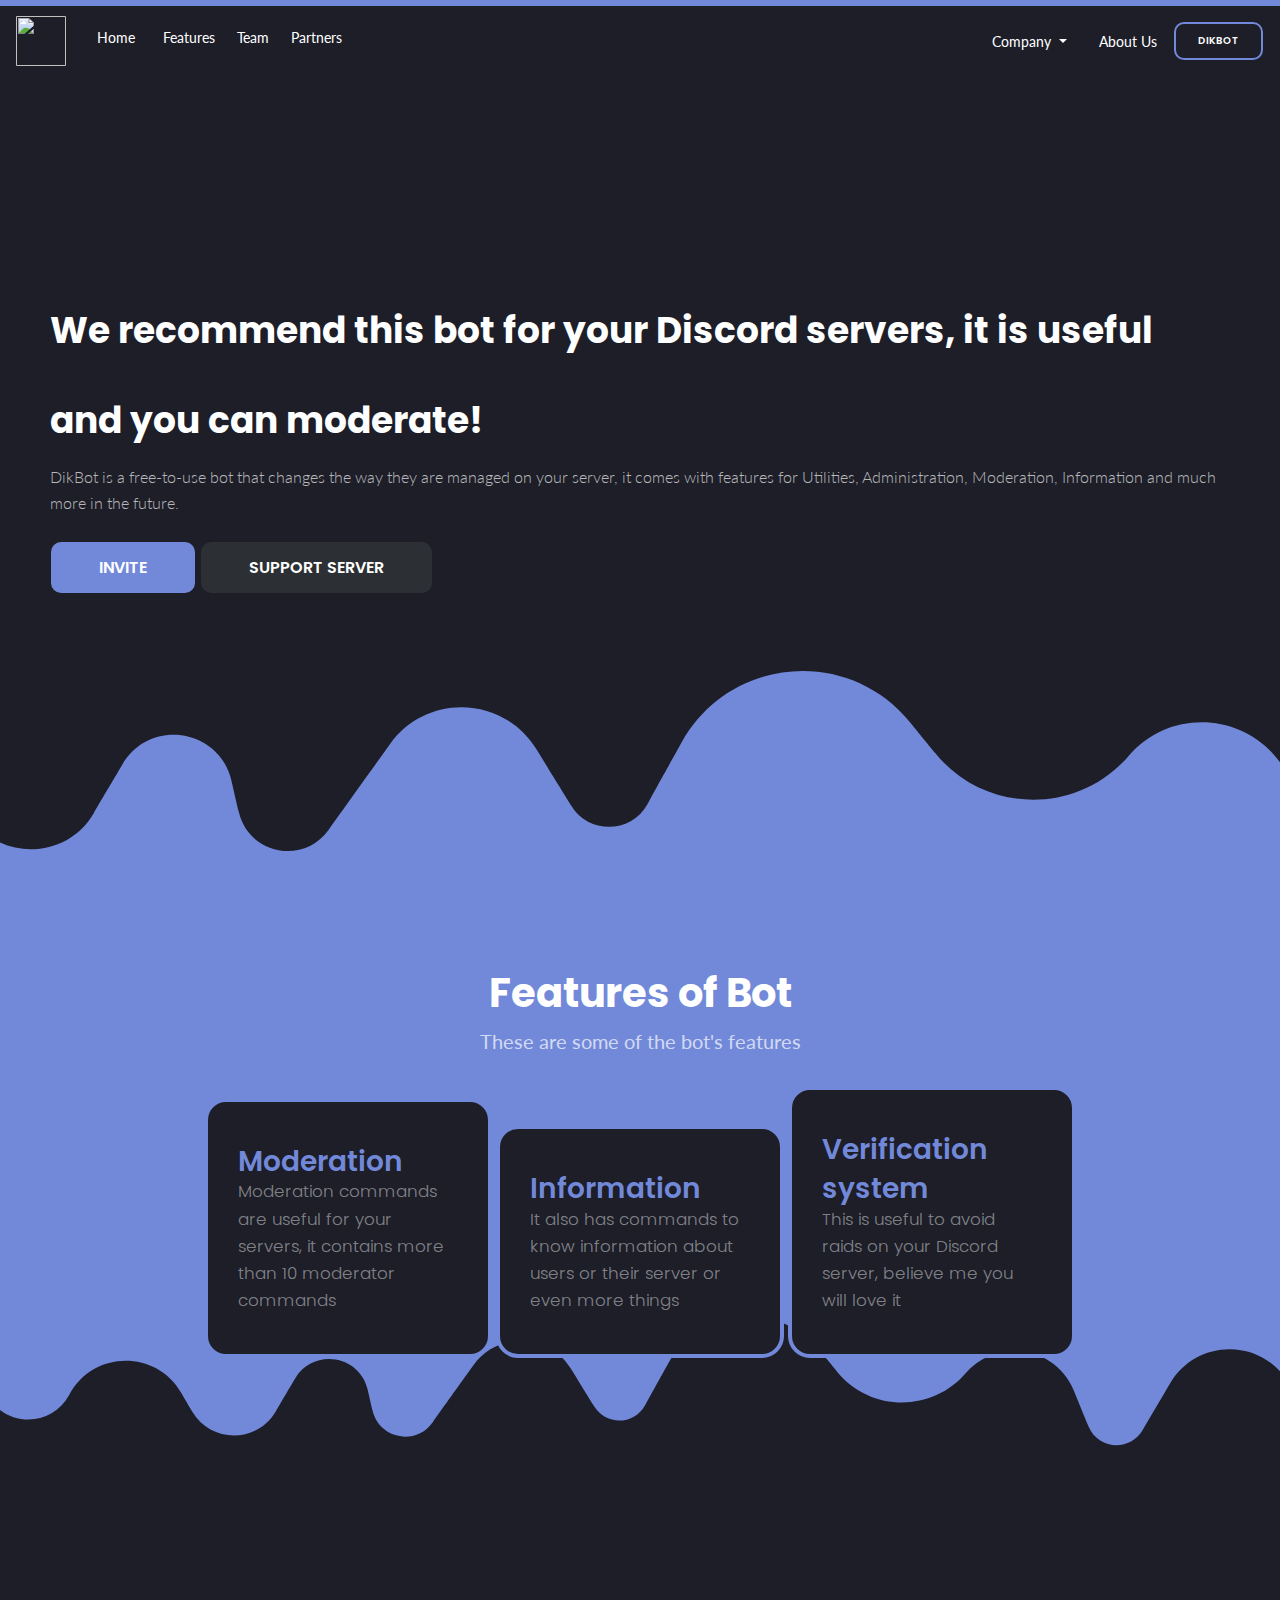
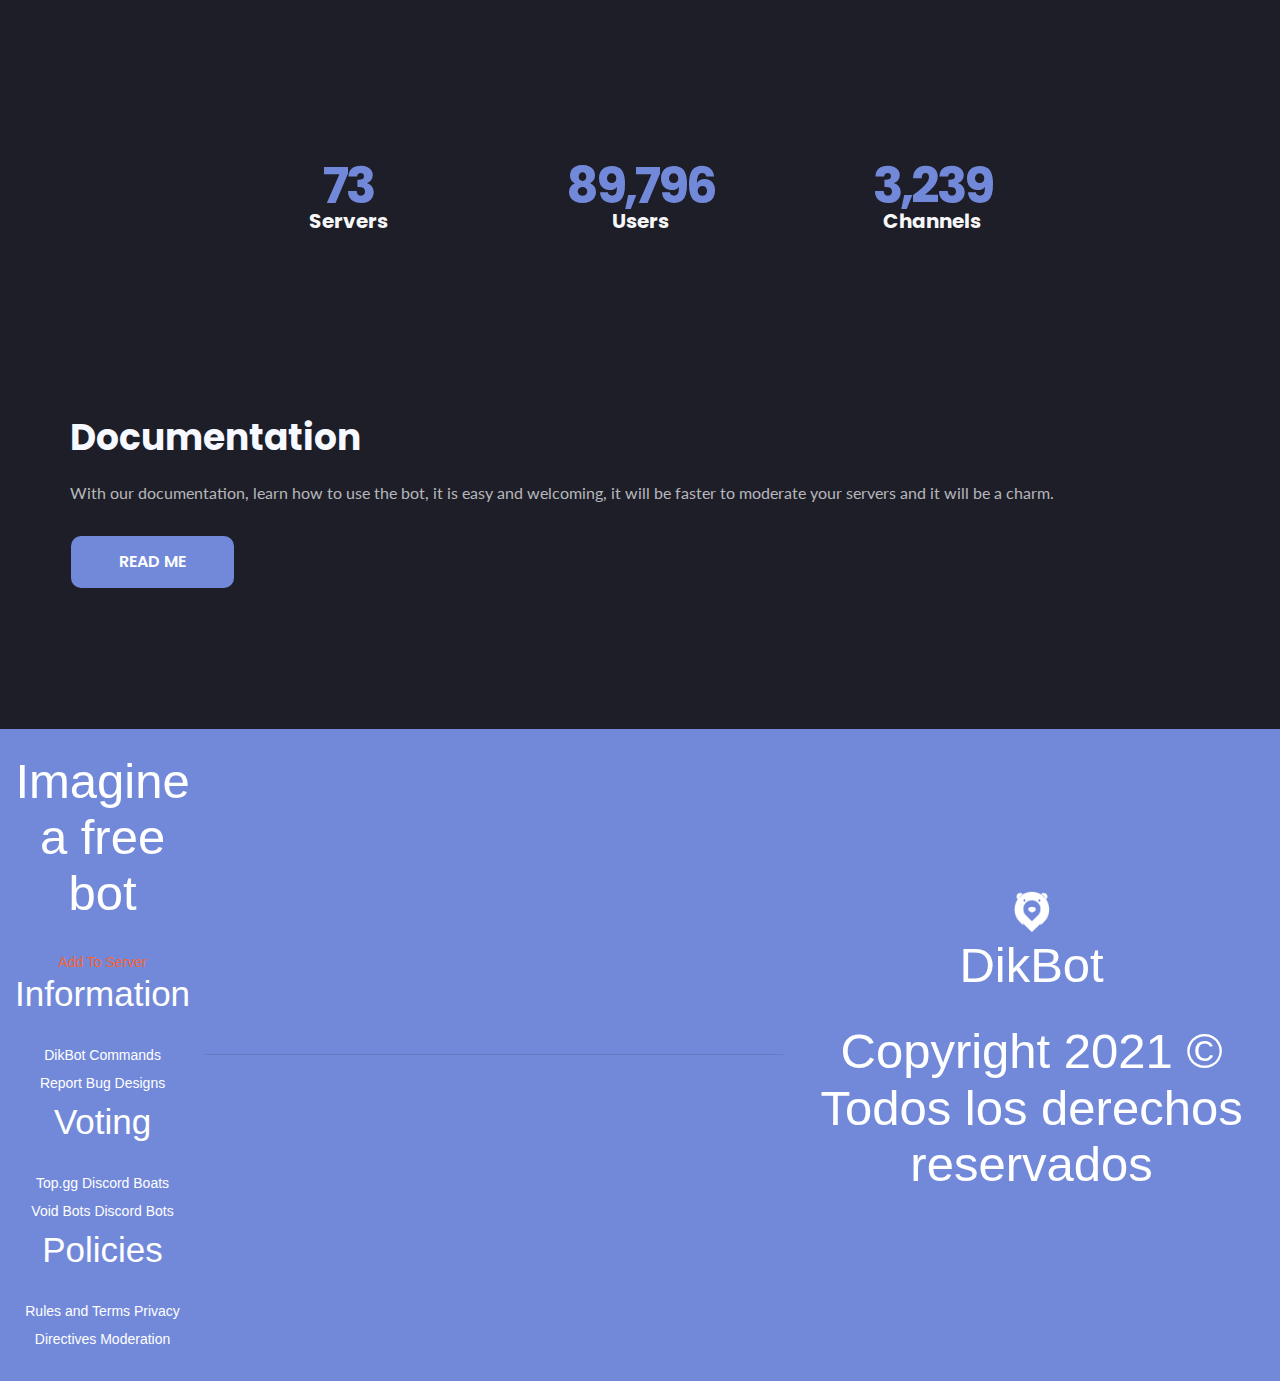
==== commit 85a3dc2f: "Add files via upload" ====
--- a/index.html
+++ b/index.html
@@ -6,6 +6,7 @@
     <link rel="stylesheet" href="css/bootstrap.min.css">
     <link rel="stylesheet" href="css/main.css">
     <link rel="stylesheet" href="css/now-ui-kit.css">
+    <script src="https://kit.fontawesome.com/7bcb045830.js" crossorigin="anonymous"></script>
     <link href="https://fonts.googleapis.com/css?family=Poppins:300,400,600,700,800,900&display=swap" rel="stylesheet">
     <link href="https://fonts.googleapis.com/css?family=Montserrat:400,600,700,800,900&display=swap" rel="stylesheet">
     <link href="https://fonts.googleapis.com/css?family=Lato:300,400,600,700,800,900&display=swap" rel="stylesheet">
@@ -44,14 +45,14 @@
                 Company
             </a>
             <div class="dropdown-menu" aria-labelledby="navbarDropdown">
-                <a class="dropdown-item" href="#">News</a>
-                <a class="dropdown-item" href="#">Blog</a>
+                <a class="dropdown-item" href="News.html">News</a>
+                <a class="dropdown-item" href="https://docsdikbot.blogspot.com/2021/01/docsdikbot.html">Blog</a>
                 <div class="dropdown-divider"></div>
-                <a class="dropdown-item" href="#">Apply to the Team</a>
+                <a class="dropdown-item" href="https://forms.gle/VcVYTphVp2bQfLTdA">Apply to the Team</a>
             </div>
         </div>
         <div class="nav-item">
-            <a class="nav-link" href="#">About us</a>
+            <a class="nav-link" href="#Developing">About us</a>
         </div>
         <button class="btn login-btn btn-outline-accent my-2 my-sm-0" style="font-size: 10px !important;font-family: poppins !important;">DIKBOT</button>
     </div>
@@ -116,39 +117,66 @@
                 <div class="title">Documentation</div>
                 <div class="subtitle">With our documentation, learn how to use the bot, it is easy and welcoming, it will be faster to moderate your servers and it will be a charm.</div>
                 <br />
-                <a class="btn btn-primary btn-lg" href="https://docsdikbot.blogspot.com/2021/01/docsdikbot.html" role="button">Read me</a>
+                <a class="btn btn-primary btn-lg" href="Documentation.html" role="button">Read me</a>
             </div><br />
         </div>
     </div>
-    <footer class="footer">
-  <article>
-    <h2>Support us in voting</h2>
-    <ul>
-      <li>Top.gg</li>
-      <li>Discord Boats</li>
-      <li>Void Bots</li>
-      <li>Discord Bots</li>
-    </ul>
-  </article>
-  <article>
-    <h2>Information</h2>
-    <ul>
-      <li>DikBot</li>
-      <li>Commands</li>
-      <li>Report Bug</li>
-      <li>Designs</li>
-    </ul>
-  </article>
-  <article>
-    <h2>Policies</h2>
-    <ul>
-      <li>Rules and Terms</li>
-      <li>Privacy</li>
-      <li>Directives</li>
-      <li>Moderation</li>
-    </ul>
-  </article>
-</footer>
+<footer class="footer">
+    <div class="container1">
+      <div class="content">
+      <h1 class="content__title">Imagine a free bot</h1>
+      <div class="redes">
+        <div class="icons">
+          <i class="fab fa-twitter"></i>
+          <i class="fab fa-youtube"></i>
+          <i class="fab fa-discord"></i>
+        </div>
+        <div class="add">
+        <a href="https://discord.com/oauth2/authorize?client_id=772195276148047874&scope=bot&permissions=2146958847">
+          Add To Server
+        </a>
+      </div>
+      </div>
+      
+    </div>
+        <div class="links">
+            <div class="col">
+                <h2>Information</h2>
+                <ul>
+                    <li>DikBot</li>
+                    <li>Commands</li>
+                    <li>Report Bug</li>
+                    <li>Designs</li>
+                </ul>
+            </div>
+            <div class="col">
+                <h2>Voting</h2>
+                <ul>
+                    <li>Top.gg</li>
+                    <li>Discord Boats</li>
+                    <li>Void Bots</li>
+                    <li>Discord Bots</li>
+                </ul>
+            </div>
+            <div class="col">
+                <h2>Policies</h2>
+                <ul>
+                    <li>Rules and Terms</li>
+                    <li>Privacy</li>
+                    <li>Directives</li>
+                    <li>Moderation</li>
+                </ul>
+            </div>
+        </div>
+    </div>
+    <hr style="color: #f5f5f5; width: 97.5%; margin: 0 auto;">
+    <div class="logo">
+      <div class="logo__container">
+        <img src="dik123.png" alt="DikBot Logo" width="50px" height="50px"><h1 class="logo__title">DikBot</h1>
+      </div>
+      <h1 class="copy">Copyright 2021 &copy; Todos los derechos reservados</h1>
+    </div>
+    </footer>
     </div>
 </div>
 <script src="https://code.jquery.com/jquery-3.3.1.slim.min.js" integrity="sha384-q8i/X+965DzO0rT7abK41JStQIAqVgRVzpbzo5smXKp4YfRvH+8abtTE1Pi6jizo" crossorigin="anonymous"></script>
@@ -156,4 +184,4 @@
 <script src="https://stackpath.bootstrapcdn.com/bootstrap/4.3.1/js/bootstrap.min.js" integrity="sha384-JjSmVgyd0p3pXB1rRibZUAYoIIy6OrQ6VrjIEaFf/nJGzIxFDsf4x0xIM+B07jRM" crossorigin="anonymous"></script>
 <script src="js/now-ui-kit.min.js"></script>
 </body>
-</html>
+</html>